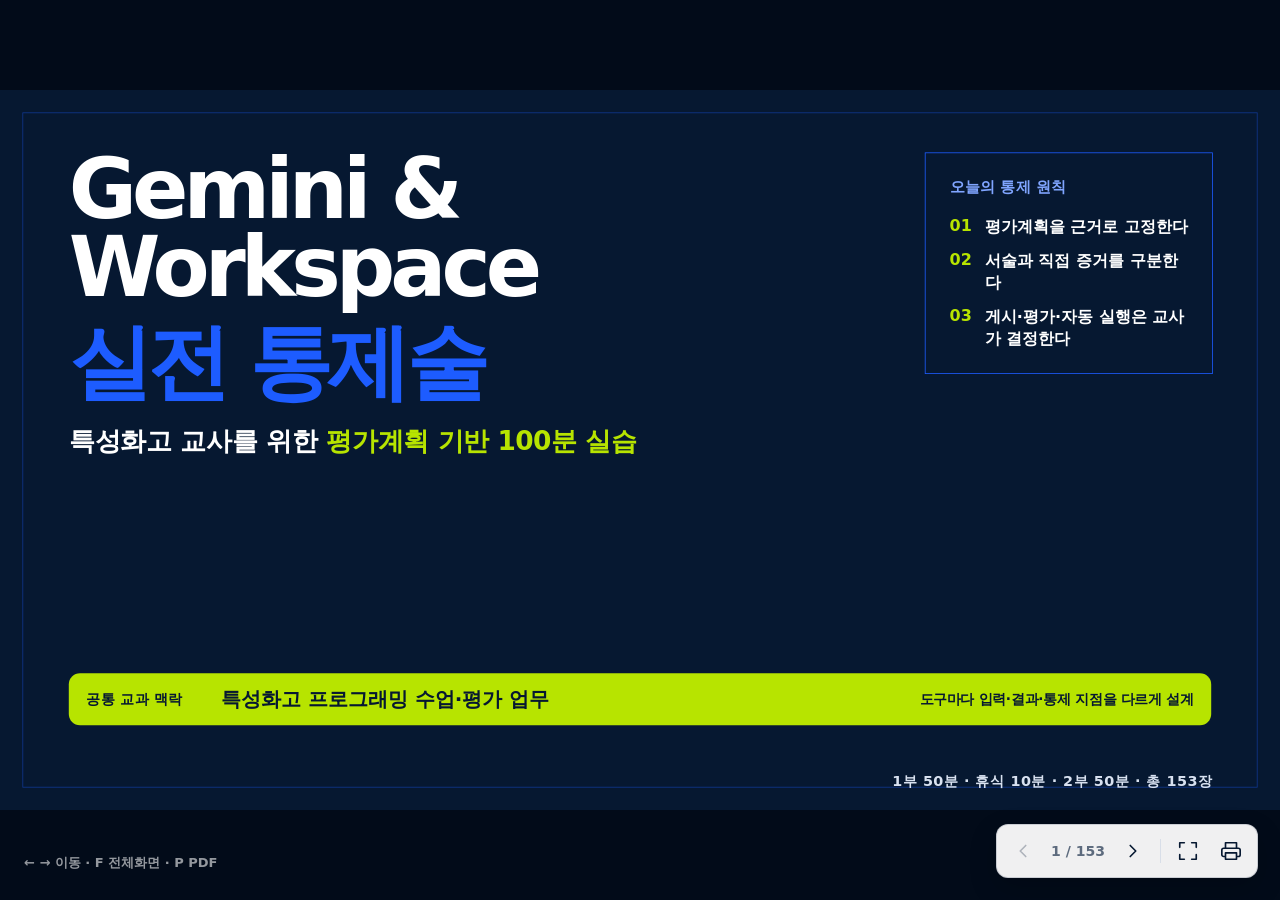
==== web-slides/index.html @ 8276b527 "특성화고 Gemini 실전 연수 자료 완성" ====
<!doctype html>
<html lang="ko">
  <head>
    <meta charset="UTF-8" />
    <meta name="viewport" content="width=device-width, initial-scale=1.0" />
    <meta name="color-scheme" content="light dark" />
    <meta
      name="description"
      content="특성화고 교사를 위한 Gemini & Workspace 실전 통제술 100분 연수"
    />
    <title>Gemini & Workspace 실전 통제술</title>
    <link rel="stylesheet" href="styles.css" />
  </head>
  <body>
    <main id="app" class="app" aria-live="polite">
      <div id="deck" class="deck" aria-label="웹 슬라이드"></div>

      <nav class="deck-controls" aria-label="프레젠테이션 컨트롤">
        <button id="prev" class="control-button" type="button" aria-label="이전 슬라이드">
          <svg viewBox="0 0 24 24" aria-hidden="true"><path d="m15 18-6-6 6-6" /></svg>
        </button>
        <output id="counter" class="slide-counter" aria-label="현재 슬라이드"></output>
        <button id="next" class="control-button" type="button" aria-label="다음 슬라이드">
          <svg viewBox="0 0 24 24" aria-hidden="true"><path d="m9 18 6-6-6-6" /></svg>
        </button>
        <span class="control-divider" aria-hidden="true"></span>
        <button id="fullscreen" class="control-button" type="button" aria-label="전체 화면">
          <svg viewBox="0 0 24 24" aria-hidden="true">
            <path d="M8 3H3v5M16 3h5v5M8 21H3v-5M16 21h5v-5" />
          </svg>
        </button>
        <button id="print" class="control-button" type="button" aria-label="PDF 인쇄">
          <svg viewBox="0 0 24 24" aria-hidden="true">
            <path d="M6 9V3h12v6M6 18H4a2 2 0 0 1-2-2v-5a2 2 0 0 1 2-2h16a2 2 0 0 1 2 2v5a2 2 0 0 1-2 2h-2M6 14h12v7H6z" />
          </svg>
        </button>
      </nav>

      <div class="shortcut-hint" aria-hidden="true">← → 이동 · F 전체화면 · P PDF</div>
    </main>

    <noscript>이 프레젠테이션은 슬라이드 이동을 위해 JavaScript가 필요합니다.</noscript>
    <script src="course-outline.generated.js"></script>
    <script src="course-slides.js"></script>
    <script src="app.js"></script>
  </body>
</html>
---- web-slides/styles.css ----
:root {
  --ink: #061831;
  --ink-soft: #12345f;
  --blue: #1d5cff;
  --lime: #b7e400;
  --coral: #ff675d;
  --paper: #ffffff;
  --surface: #f4f7fb;
  --line: #d8dee8;
  --muted: #5d6b7e;
  --deck-scale: 1;
  color-scheme: light;
  font-family: "Pretendard Variable", Pretendard, SUIT, "Noto Sans KR", Inter, system-ui, sans-serif;
}

* {
  box-sizing: border-box;
}

.slide code {
  font-family: inherit;
}

html,
body {
  width: 100%;
  height: 100%;
  margin: 0;
  overflow: hidden;
  background: #020b19;
}

button,
output {
  font: inherit;
}

.app {
  position: relative;
  width: 100vw;
  height: 100vh;
  overflow: hidden;
  background: #020b19;
}

.deck {
  position: absolute;
  inset: 0;
}

.slide-sheet {
  position: absolute;
  top: 50%;
  left: 50%;
  display: none;
  width: 1600px;
  height: 900px;
  transform: translate(-50%, -50%) scale(var(--deck-scale));
  transform-origin: center;
}

.slide-sheet.is-active {
  display: block;
}

.slide {
  position: relative;
  width: 1600px;
  height: 900px;
  overflow: hidden;
  color: var(--ink);
  background: var(--paper);
}

.slide-body {
  position: absolute;
  inset: 0;
}

.section-rail {
  position: absolute;
  z-index: 10;
  inset: 0 auto 0 0;
  width: 78px;
  color: #fff;
  background: var(--ink);
}

.section-rail strong {
  position: absolute;
  top: 46px;
  left: 0;
  width: 100%;
  font-size: 36px;
  font-weight: 850;
  line-height: 1;
  text-align: center;
  letter-spacing: -0.04em;
}

.section-rail span {
  position: absolute;
  top: 116px;
  left: 28px;
  width: auto;
  font-size: 17px;
  font-weight: 720;
  line-height: 1.15;
  text-align: center;
  white-space: nowrap;
  writing-mode: vertical-rl;
  transform: rotate(180deg);
}

.section-rail i {
  position: absolute;
  bottom: 42px;
  left: 27px;
  width: 24px;
  height: 24px;
  background:
    linear-gradient(#fff 0 0) 0 0 / 9px 9px,
    linear-gradient(#fff 0 0) 15px 0 / 9px 9px,
    linear-gradient(#fff 0 0) 0 15px / 9px 9px,
    linear-gradient(#fff 0 0) 15px 15px / 9px 9px;
  background-repeat: no-repeat;
}

.slide-heading {
  position: absolute;
  z-index: 8;
  top: 44px;
  left: 124px;
  right: 72px;
  padding-bottom: 20px;
  border-bottom: 1px solid var(--line);
}

.slide-heading h1 {
  margin: 0;
  font-size: 58px;
  font-weight: 880;
  line-height: 1.08;
  letter-spacing: -0.045em;
}

.slide-heading p {
  margin: 10px 0 0;
  max-width: 1150px;
  color: #2c3746;
  font-size: 25px;
  font-weight: 540;
  line-height: 1.4;
  letter-spacing: -0.018em;
}

.slide--content .slide-body {
  top: 190px;
  right: 72px;
  bottom: 68px;
  left: 124px;
}

.slide-footer {
  position: absolute;
  z-index: 8;
  right: 72px;
  bottom: 20px;
  left: 124px;
  display: flex;
  align-items: center;
  justify-content: space-between;
  padding-top: 12px;
  color: var(--muted);
  border-top: 1px solid var(--line);
  font-size: 17px;
  font-weight: 650;
}

.slide-footer span {
  display: inline-flex;
  gap: 10px;
  align-items: center;
}

.inline-icon {
  width: 22px;
  height: 22px;
  fill: none;
  stroke: currentColor;
  stroke-width: 1.8;
  stroke-linecap: round;
  stroke-linejoin: round;
}

.deck-controls {
  position: fixed;
  z-index: 100;
  right: 22px;
  bottom: 22px;
  display: flex;
  gap: 5px;
  align-items: center;
  padding: 7px;
  color: var(--ink);
  background: rgb(255 255 255 / 94%);
  border: 1px solid rgb(6 24 49 / 16%);
  border-radius: 12px;
  box-shadow: 0 10px 28px rgb(0 0 0 / 18%);
  backdrop-filter: blur(8px);
}

.control-button {
  display: grid;
  width: 38px;
  height: 38px;
  padding: 8px;
  color: inherit;
  cursor: pointer;
  background: transparent;
  border: 0;
  border-radius: 8px;
}

.control-button:hover,
.control-button:focus-visible {
  color: #fff;
  outline: 0;
  background: var(--blue);
}

.control-button:disabled {
  cursor: default;
  opacity: 0.28;
  background: transparent;
}

.control-button svg {
  width: 100%;
  height: 100%;
  fill: none;
  stroke: currentColor;
  stroke-width: 1.8;
  stroke-linecap: round;
  stroke-linejoin: round;
}

.control-divider {
  width: 1px;
  height: 24px;
  margin: 0 3px;
  background: var(--line);
}

.slide-counter {
  min-width: 62px;
  color: var(--muted);
  font-size: 14px;
  font-weight: 760;
  text-align: center;
}

.shortcut-hint {
  position: fixed;
  z-index: 90;
  bottom: 28px;
  left: 24px;
  color: rgb(255 255 255 / 58%);
  font-size: 13px;
  font-weight: 650;
}

/* Cover */

.slide--cover,
.slide--section,
.slide--break,
.slide--closing {
  color: #fff;
  background: var(--ink);
}

.cover-grid {
  position: absolute;
  inset: 0;
  padding: 76px 86px 54px;
}

.cover-grid::before,
.section-hero::before,
.closing-grid::before {
  position: absolute;
  inset: 28px;
  pointer-events: none;
  content: '';
  border: 1px solid rgb(29 92 255 / 45%);
}

.cover-title {
  width: 990px;
  margin: 0;
  font-size: 104px;
  font-weight: 900;
  line-height: 0.94;
  letter-spacing: -0.06em;
}

.cover-title em {
  display: block;
  margin-top: 20px;
  color: var(--blue);
  font-style: normal;
}

.cover-subtitle {
  margin: 28px 0 0;
  font-size: 33px;
  font-weight: 720;
  letter-spacing: -0.025em;
}

.cover-subtitle strong {
  color: var(--lime);
}

.cover-principles {
  position: absolute;
  top: 78px;
  right: 84px;
  width: 360px;
  padding: 30px;
  border: 1px solid var(--blue);
}

.cover-principles h2 {
  margin: 0 0 22px;
  color: #80a5ff;
  font-size: 19px;
}

.cover-principles ol {
  display: grid;
  gap: 16px;
  padding: 0;
  margin: 0;
  list-style: none;
}

.cover-principles li {
  display: grid;
  grid-template-columns: 34px 1fr;
  gap: 10px;
  font-size: 20px;
  font-weight: 700;
}

.cover-principles b {
  color: var(--lime);
}

.route-strip {
  position: absolute;
  right: 84px;
  bottom: 76px;
  left: 84px;
  display: grid;
  grid-template-columns: repeat(9, 1fr);
  align-items: start;
}

.route-strip::before {
  position: absolute;
  top: 17px;
  right: 0;
  left: 0;
  height: 2px;
  content: '';
  background: var(--blue);
}

.route-node {
  position: relative;
  display: grid;
  justify-items: center;
  gap: 12px;
  color: #d5deef;
  font-size: 14px;
  font-weight: 700;
  text-align: center;
}

.route-node i {
  z-index: 1;
  display: grid;
  width: 36px;
  height: 36px;
  color: var(--ink);
  background: #fff;
  border: 5px solid var(--ink);
  outline: 2px solid var(--blue);
  border-radius: 50%;
  place-items: center;
  font-style: normal;
  font-size: 12px;
  font-weight: 900;
}

.route-node.is-control i {
  color: var(--ink);
  background: var(--lime);
  outline-color: var(--lime);
}

.cover-timing {
  position: absolute;
  right: 84px;
  bottom: 24px;
  color: #d8e1f0;
  font-size: 18px;
  font-weight: 700;
  letter-spacing: 0.03em;
}

/* Reusable content layouts */

.goal-grid {
  display: grid;
  height: 100%;
  grid-template-columns: 0.82fr 1.18fr;
  gap: 56px;
}

.big-statement {
  display: flex;
  flex-direction: column;
  justify-content: center;
}

.big-statement strong {
  display: block;
  max-width: 520px;
  font-size: 66px;
  font-weight: 880;
  line-height: 1.08;
  letter-spacing: -0.05em;
}

.big-statement strong em {
  color: var(--blue);
  font-style: normal;
}

.big-statement p {
  max-width: 510px;
  margin: 26px 0 0;
  color: var(--muted);
  font-size: 25px;
  font-weight: 560;
  line-height: 1.55;
}

.goal-list,
.step-list,
.control-list {
  display: grid;
  align-content: center;
  gap: 12px;
  padding: 0;
  margin: 0;
  list-style: none;
}

.goal-list li,
.step-list li {
  display: grid;
  grid-template-columns: 58px 1fr auto;
  gap: 18px;
  align-items: center;
  min-height: 96px;
  padding: 14px 0;
  border-bottom: 1px solid var(--line);
}

.goal-list b,
.step-list b {
  display: grid;
  width: 52px;
  height: 52px;
  color: var(--blue);
  border: 2px solid var(--blue);
  border-radius: 50%;
  place-items: center;
  font-size: 20px;
}

.goal-list h3,
.step-list h3 {
  margin: 0 0 5px;
  color: var(--ink);
  font-size: 27px;
  font-weight: 820;
  letter-spacing: -0.025em;
}

.goal-list p,
.step-list p {
  margin: 0;
  color: var(--muted);
  font-size: 20px;
  font-weight: 540;
  line-height: 1.42;
}

.status-mark {
  display: inline-flex;
  align-items: center;
  min-height: 34px;
  padding: 5px 10px;
  color: var(--ink);
  border-left: 5px solid var(--lime);
  font-size: 17px;
  font-weight: 760;
}

.status-mark.is-warning {
  border-color: var(--coral);
}

.route-overview {
  display: grid;
  height: 100%;
  grid-template-columns: repeat(3, 1fr);
  gap: 16px 34px;
  align-content: center;
}

.route-overview article {
  position: relative;
  min-height: 132px;
  padding: 20px 18px 20px 76px;
  border-bottom: 1px solid var(--line);
}

.route-overview article::before {
  position: absolute;
  top: 20px;
  left: 0;
  display: grid;
  width: 54px;
  height: 54px;
  content: attr(data-step);
  color: #fff;
  background: var(--blue);
  border-radius: 50%;
  place-items: center;
  font-size: 17px;
  font-weight: 900;
}

.route-overview article.is-framework::before {
  color: var(--ink);
  background: var(--lime);
}

.route-overview h3 {
  margin: 0 0 8px;
  font-size: 26px;
  font-weight: 850;
  letter-spacing: -0.03em;
}

.route-overview p {
  margin: 0;
  color: var(--muted);
  font-size: 18px;
  font-weight: 560;
  line-height: 1.4;
}

.evidence-layout {
  display: grid;
  height: 100%;
  grid-template-columns: minmax(330px, 0.72fr) minmax(0, 1.55fr);
  gap: 38px;
}

.evidence-layout.is-reversed {
  grid-template-columns: minmax(0, 1.55fr) minmax(330px, 0.72fr);
}

.focus-layout {
  display: grid;
  height: 100%;
  grid-template-columns: 420px minmax(0, 1fr);
  gap: 38px;
}

.process-panel {
  display: flex;
  min-width: 0;
  flex-direction: column;
  justify-content: center;
}

.process-kicker {
  display: inline-flex;
  width: fit-content;
  margin-bottom: 18px;
  padding: 8px 12px;
  color: var(--ink);
  background: var(--lime);
  font-size: 18px;
  font-weight: 850;
  letter-spacing: 0.02em;
}

.process-panel h2 {
  margin: 0;
  font-size: 40px;
  font-weight: 880;
  line-height: 1.12;
  letter-spacing: -0.04em;
}

.process-panel > p {
  margin: 18px 0 22px;
  color: var(--muted);
  font-size: 23px;
  font-weight: 570;
  line-height: 1.48;
  letter-spacing: -0.015em;
}

.process-panel.has-prompt > p {
  margin-bottom: 14px;
}

.prompt-preview {
  padding: 13px 15px;
  margin: 0 0 12px;
  color: #14233a;
  background: #eef3ff;
  border-left: 5px solid var(--blue);
}

.prompt-preview strong {
  display: block;
  margin-bottom: 5px;
  color: var(--blue);
  font-size: 15px;
  font-weight: 850;
  letter-spacing: 0.03em;
}

.prompt-preview p {
  display: -webkit-box;
  margin: 0;
  overflow: hidden;
  font-size: 18px;
  font-weight: 690;
  line-height: 1.4;
  -webkit-box-orient: vertical;
  -webkit-line-clamp: 4;
}

.process-panel.has-prompt .process-facts div {
  padding: 10px 0;
}

.process-panel.has-prompt .process-facts dd {
  font-size: 19px;
}

.process-facts {
  display: grid;
  gap: 0;
  margin: 0;
}

.process-facts div {
  display: grid;
  grid-template-columns: 62px 1fr;
  gap: 14px;
  padding: 14px 0;
  border-top: 1px solid var(--line);
}

.process-facts dt {
  color: var(--blue);
  font-size: 18px;
  font-weight: 850;
}

.process-facts dd {
  margin: 0;
  color: #253143;
  font-size: 21px;
  font-weight: 690;
  line-height: 1.38;
}

.process-facts .is-warning dt,
.process-facts .is-warning dd {
  color: #a33a32;
}

.instruction-map {
  display: grid;
  height: 100%;
  grid-template-columns: minmax(0, 1.05fr) minmax(0, 1fr);
  gap: 42px;
  align-items: center;
}

.instruction-primary {
  padding: 42px;
  color: #fff;
  background: var(--ink);
  border-top: 8px solid var(--lime);
}

.instruction-primary > span {
  color: var(--lime);
  font-size: 18px;
  font-weight: 850;
}

.instruction-primary h2 {
  margin: 14px 0 20px;
  font-size: 54px;
  line-height: 1;
  letter-spacing: -0.045em;
}

.instruction-primary p {
  margin: 0;
  color: #eef3ff;
  font-size: 26px;
  font-weight: 670;
  line-height: 1.5;
}

.instruction-primary ul {
  display: grid;
  gap: 8px;
  padding: 20px 0 0 22px;
  margin: 22px 0 0;
  border-top: 1px solid rgb(255 255 255 / 22%);
  color: #cbd7ea;
  font-size: 19px;
  font-weight: 650;
  line-height: 1.45;
}

.instruction-choices {
  display: grid;
  gap: 14px;
}

.instruction-choices article {
  display: grid;
  grid-template-columns: 112px 1fr;
  gap: 3px 18px;
  align-items: start;
  padding: 22px 0;
  border-bottom: 1px solid var(--line);
}

.instruction-choices b {
  grid-row: 1 / 3;
  color: var(--blue);
  font-size: 22px;
  font-weight: 900;
}

.instruction-choices strong {
  font-size: 25px;
  font-weight: 850;
}

.instruction-choices p {
  margin: 5px 0 0;
  color: var(--muted);
  font-size: 19px;
  font-weight: 590;
  line-height: 1.42;
}

.explain-panel {
  display: flex;
  flex-direction: column;
  justify-content: center;
  min-width: 0;
}

.explain-panel h2 {
  margin: 0 0 22px;
  font-size: 38px;
  font-weight: 860;
  line-height: 1.15;
  letter-spacing: -0.035em;
}

.explain-panel > p {
  margin: 0 0 22px;
  color: var(--muted);
  font-size: 22px;
  font-weight: 550;
  line-height: 1.55;
}

.point-list {
  display: grid;
  gap: 12px;
  padding: 0;
  margin: 0;
  list-style: none;
}

.point-list li {
  position: relative;
  padding: 0 0 0 28px;
  color: #253143;
  font-size: 21px;
  font-weight: 650;
  line-height: 1.45;
}

.point-list li::before {
  position: absolute;
  top: 0.62em;
  left: 0;
  width: 10px;
  height: 10px;
  content: '';
  background: var(--lime);
  border-radius: 50%;
}

.point-list li.is-warning::before {
  background: var(--coral);
}

.source-link {
  display: inline-flex;
  width: fit-content;
  margin-top: 22px;
  color: var(--blue);
  border-bottom: 1px solid currentColor;
  font-size: 17px;
  font-weight: 760;
  text-decoration: none;
}

.evidence-frame {
  position: relative;
  min-width: 0;
  height: 100%;
  overflow: hidden;
  background: var(--surface);
  border: 1px solid var(--ink-soft);
  border-radius: 8px;
}

.evidence-frame img {
  width: 100%;
  height: 100%;
  object-fit: contain;
  object-position: center;
  background: #fff;
}

.focus-frame.is-focused img {
  transform: scale(var(--zoom, 1));
  transform-origin: var(--focus-x, 58%) var(--focus-y, 52%);
}

.evidence-frame.is-cover img {
  object-fit: cover;
}

.evidence-frame.is-top img {
  object-position: top center;
}

.evidence-frame.is-left img {
  object-position: left center;
}

.privacy-mask {
  position: absolute;
  z-index: 3;
  background: #fff;
  border: 1px solid var(--line);
}

.privacy-mask.top-right {
  top: 8px;
  right: 8px;
  width: 38px;
  height: 38px;
  border: 0;
  border-radius: 7px;
}

.privacy-mask.bottom-left {
  bottom: 8px;
  left: 8px;
  width: 38px;
  height: 38px;
  border: 0;
  border-radius: 7px;
}

.privacy-mask.center-name {
  top: 38%;
  left: 38%;
  width: 38%;
  height: 13%;
  background: var(--surface);
}

.privacy-mask.personal-list {
  top: 38%;
  right: 0;
  bottom: 0;
  left: 0;
  width: auto;
  height: auto;
  background: #fff;
  border: 0;
}

.callout {
  position: absolute;
  z-index: 4;
  display: grid;
  width: 42px;
  height: 42px;
  color: #fff;
  background: var(--blue);
  border: 5px solid #fff;
  border-radius: 50%;
  box-shadow: 0 0 0 2px var(--blue);
  place-items: center;
  font-size: 18px;
  font-weight: 900;
}

.callout::before {
  position: absolute;
  top: 50%;
  right: 34px;
  width: var(--line-length, 110px);
  height: 2px;
  content: '';
  background: var(--blue);
}

.callout.c1 {
  top: 22%;
  right: 18px;
}

.callout.c2 {
  top: 49%;
  right: 18px;
}

.callout.c3 {
  right: 18px;
  bottom: 16%;
}

.compare-grid,
.gallery-2,
.gallery-3 {
  display: grid;
  height: 100%;
  gap: 24px;
}

.compare-grid,
.gallery-2 {
  grid-template-columns: repeat(2, minmax(0, 1fr));
}

.gallery-3 {
  grid-template-columns: repeat(3, minmax(0, 1fr));
}

.compare-pane {
  position: relative;
  display: grid;
  min-width: 0;
  grid-template-rows: auto minmax(0, 1fr) auto;
  overflow: hidden;
  background: var(--surface);
  border-top: 5px solid var(--coral);
}

.compare-pane.is-after {
  border-color: var(--blue);
}

.compare-pane > header {
  display: flex;
  align-items: end;
  justify-content: space-between;
  padding: 18px 22px 12px;
}

.compare-pane h2 {
  margin: 0;
  font-size: 30px;
  font-weight: 860;
}

.compare-pane header span {
  color: var(--muted);
  font-size: 16px;
  font-weight: 700;
}

.compare-pane .evidence-frame {
  border: 0;
  border-radius: 0;
}

.compare-pane > p {
  min-height: 58px;
  padding: 12px 22px 16px;
  margin: 0;
  color: #253143;
  background: #fff;
  font-size: 18px;
  font-weight: 650;
  line-height: 1.42;
}

.framework-stack {
  display: grid;
  height: 100%;
  grid-template-columns: 0.82fr 1.18fr;
  gap: 50px;
}

.framework-steps {
  display: grid;
  align-content: center;
  gap: 0;
}

.framework-step {
  position: relative;
  display: grid;
  grid-template-columns: 72px 1fr;
  gap: 20px;
  min-height: 96px;
  padding: 18px 0;
  border-bottom: 1px solid var(--line);
}

.framework-step b {
  display: grid;
  width: 58px;
  height: 58px;
  color: var(--ink);
  background: var(--lime);
  place-items: center;
  font-size: 18px;
  font-weight: 900;
}

.framework-step h3 {
  margin: 0 0 5px;
  font-size: 28px;
  font-weight: 850;
}

.framework-step p {
  margin: 0;
  color: var(--muted);
  font-size: 20px;
  line-height: 1.42;
}

.prompt-sheet {
  align-self: center;
  padding: 30px 34px;
  background: var(--ink);
  color: #fff;
  border-left: 8px solid var(--blue);
}

.prompt-sheet h3 {
  margin: 0 0 18px;
  color: var(--lime);
  font-size: 22px;
  text-transform: uppercase;
  letter-spacing: 0.08em;
}

.prompt-sheet pre {
  overflow: hidden;
  margin: 0;
  white-space: pre-wrap;
  font-family: inherit;
  font-size: 21px;
  font-weight: 580;
  line-height: 1.52;
}

.truth-table {
  width: 100%;
  height: 100%;
  border-collapse: collapse;
  table-layout: fixed;
}

.truth-table th,
.truth-table td {
  padding: 16px 18px;
  text-align: left;
  vertical-align: middle;
  border-bottom: 1px solid var(--line);
}

.truth-table th {
  color: #fff;
  background: var(--ink);
  font-size: 19px;
}

.truth-table td {
  font-size: 20px;
  font-weight: 620;
  line-height: 1.4;
}

.truth-table td:first-child {
  width: 24%;
  color: var(--blue);
  font-weight: 850;
}

.truth-table .good {
  color: #416000;
  background: #f5fadf;
}

.truth-table .warn {
  color: #8a3029;
  background: #fff1ef;
}

.gallery-card {
  display: grid;
  min-width: 0;
  height: 100%;
  grid-template-rows: minmax(0, 1fr) auto;
  overflow: hidden;
  background: var(--surface);
  border-top: 4px solid var(--blue);
}

.gallery-card .evidence-frame {
  border: 0;
  border-radius: 0;
}

.gallery-card > div:last-child {
  min-height: 92px;
  padding: 16px 20px;
  background: #fff;
}

.gallery-card h3 {
  margin: 0 0 6px;
  font-size: 23px;
  font-weight: 850;
}

.gallery-card p {
  margin: 0;
  color: var(--muted);
  font-size: 17px;
  font-weight: 560;
  line-height: 1.4;
}

.loop-diagram {
  display: grid;
  height: 100%;
  grid-template-columns: repeat(4, 1fr);
  gap: 48px;
  align-items: center;
}

.loop-diagram article {
  position: relative;
  padding: 28px 22px;
  min-height: 240px;
  border-top: 6px solid var(--blue);
  background: var(--surface);
}

.loop-diagram article:not(:last-child)::after {
  position: absolute;
  top: 50%;
  right: -40px;
  width: 32px;
  height: 18px;
  content: '';
  background: linear-gradient(145deg, transparent 44%, var(--blue) 45% 55%, transparent 56%) right / 16px 18px no-repeat,
    linear-gradient(var(--blue) 0 0) left center / 24px 2px no-repeat;
}

.loop-diagram b {
  display: block;
  margin-bottom: 50px;
  color: var(--blue);
  font-size: 21px;
}

.loop-diagram h2 {
  margin: 0 0 12px;
  font-size: 33px;
  font-weight: 870;
}

.loop-diagram p {
  margin: 0;
  color: var(--muted);
  font-size: 19px;
  font-weight: 570;
  line-height: 1.45;
}

/* Section and break slides */

.section-hero,
.break-grid,
.closing-grid {
  position: absolute;
  inset: 0;
  padding: 74px 86px;
}

.section-index {
  color: var(--blue);
  font-size: 22px;
  font-weight: 860;
  letter-spacing: 0.16em;
}

.section-hero h1 {
  max-width: 1080px;
  margin: 110px 0 0;
  font-size: 104px;
  font-weight: 900;
  line-height: 1.08;
  letter-spacing: -0.06em;
}

.section-hero p {
  max-width: 780px;
  margin: 34px 0 0;
  color: #c9d6e8;
  font-size: 28px;
  font-weight: 560;
  line-height: 1.5;
}

.section-hero .section-proof {
  position: absolute;
  right: 86px;
  bottom: 78px;
  width: 380px;
  padding: 24px 0 0;
  border-top: 5px solid var(--lime);
  color: #fff;
  font-size: 23px;
  font-weight: 750;
  line-height: 1.45;
}

.section-hero .section-proof b {
  color: var(--lime);
}

.break-grid {
  display: grid;
  place-content: center;
  text-align: center;
}

.break-grid strong {
  color: var(--lime);
  font-size: 190px;
  font-weight: 900;
  line-height: 0.9;
}

.break-grid h1 {
  margin: 34px 0 12px;
  font-size: 58px;
  font-weight: 850;
}

.break-grid p {
  margin: 0;
  color: #c9d6e8;
  font-size: 24px;
}

.control-recipe {
  display: grid;
  height: 100%;
  grid-template-columns: 0.65fr 1.35fr;
  gap: 60px;
}

.recipe-number {
  display: grid;
  align-content: center;
}

.recipe-number strong {
  color: var(--blue);
  font-size: 220px;
  font-weight: 900;
  line-height: 0.8;
  letter-spacing: -0.08em;
}

.recipe-number span {
  margin-top: 28px;
  font-size: 34px;
  font-weight: 850;
}

.control-list {
  gap: 0;
}

.control-list li {
  display: grid;
  grid-template-columns: 48px 1fr;
  gap: 18px;
  align-items: center;
  min-height: 80px;
  border-bottom: 1px solid var(--line);
  font-size: 25px;
  font-weight: 700;
}

.control-list b {
  color: var(--blue);
  font-size: 20px;
}

.closing-grid {
  display: grid;
  align-content: center;
}

.closing-grid h1 {
  max-width: 1420px;
  margin: 0;
  font-size: 88px;
  font-weight: 900;
  line-height: 1.02;
  letter-spacing: -0.06em;
}

.closing-grid h1 em {
  color: var(--lime);
  font-style: normal;
}

.closing-grid p {
  max-width: 900px;
  margin: 34px 0 0;
  color: #c9d6e8;
  font-size: 29px;
  line-height: 1.5;
}

.closing-grid .final-route {
  position: absolute;
  right: 86px;
  bottom: 76px;
  left: 86px;
  height: 8px;
  background: linear-gradient(90deg, var(--blue) 0 72%, var(--lime) 72% 100%);
}

/* Course-aligned 172-slide edition */

.slide--content .slide-heading {
  top: 34px;
  padding-bottom: 16px;
}

.slide--content .slide-heading h1 {
  max-width: 1320px;
  font-size: clamp(42px, 3vw, 50px);
  line-height: 1.1;
}

.slide--content.slide--long-title .slide-heading h1 {
  font-size: 40px;
}

.slide--content.slide--very-long-title .slide-heading h1 {
  font-size: 35px;
}

.slide--content .slide-heading p {
  margin-top: 7px;
  font-size: 21px;
}

.slide--content .slide-body {
  top: 166px;
  bottom: 66px;
}

.course-layout {
  display: grid;
  width: 100%;
  height: 100%;
  min-width: 0;
  gap: 30px;
  grid-template-columns: minmax(0, 1fr);
}

.course-layout.has-evidence {
  grid-template-columns: minmax(330px, 0.72fr) minmax(0, 1.55fr);
}

.course-copy {
  display: flex;
  min-width: 0;
  flex-direction: column;
  justify-content: center;
}

.course-kicker {
  align-self: flex-start;
  padding: 8px 13px;
  color: var(--ink);
  background: var(--lime);
  border-radius: 999px;
  font-size: 17px;
  font-weight: 850;
  line-height: 1;
}

.course-lead {
  max-width: 1120px;
  margin: 17px 0 0;
  color: var(--ink);
  font-size: 30px;
  font-weight: 780;
  line-height: 1.35;
  letter-spacing: -0.025em;
}

.course-layout:not(.has-evidence) .course-copy {
  max-width: 1190px;
  margin: 0 auto;
}

.course-layout:not(.has-evidence) .course-lead {
  font-size: 36px;
}

.course-prompt {
  max-height: 245px;
  margin: 18px 0 0;
  padding: 15px 18px;
  overflow: auto;
  color: var(--ink);
  background: #eef3ff;
  border: 0;
  border-left: 7px solid var(--blue);
  border-radius: 0 12px 12px 0;
}

.course-prompt strong {
  display: block;
  margin-bottom: 7px;
  color: var(--blue);
  font-size: 17px;
  font-weight: 850;
}

.course-prompt p {
  margin: 0;
  font-size: 21px;
  font-weight: 620;
  line-height: 1.42;
  letter-spacing: -0.015em;
}

.course-input-context {
  margin-top: 15px;
  padding: 12px 15px;
  color: var(--ink);
  background: #f3f9d8;
  border-left: 7px solid var(--lime);
  border-radius: 0 10px 10px 0;
}

.course-input-context strong {
  display: block;
  margin-bottom: 5px;
  color: #355000;
  font-size: 17px;
  font-weight: 880;
}

.course-input-context p {
  margin: 0;
  font-size: 19px;
  font-weight: 650;
  line-height: 1.38;
}

.course-checks {
  display: grid;
  gap: 7px;
  margin: 18px 0 0;
}

.course-checks > div {
  display: grid;
  align-items: start;
  gap: 11px;
  grid-template-columns: 68px 1fr;
}

.course-checks dt,
.course-checks dd {
  margin: 0;
  font-size: 19px;
  line-height: 1.35;
}

.course-checks dt {
  color: var(--blue);
  font-weight: 850;
}

.course-checks dd {
  color: #34445a;
  font-weight: 580;
}

.course-evidence-grid {
  display: grid;
  width: 100%;
  height: 100%;
  min-width: 0;
  min-height: 0;
}

.course-evidence-grid.is-pair {
  gap: 12px;
  grid-template-rows: repeat(2, minmax(0, 1fr));
}

.course-evidence-grid.is-pair .course-evidence img {
  transform: translate(-50%, -50%) scale(calc(var(--zoom) * 1.5));
}

.course-evidence-grid.is-pair.is-columns {
  grid-template-rows: minmax(0, 1fr);
  grid-template-columns: repeat(2, minmax(0, 1fr));
}

.course-evidence-grid.is-pair.is-columns .course-evidence img {
  transform: translate(-50%, -50%) scale(var(--zoom));
}

.course-result-layout {
  display: grid;
  width: 100%;
  height: 100%;
  min-height: 0;
  gap: 13px;
  grid-template-rows: auto minmax(0, 1fr);
}

.course-result-meta {
  display: grid;
  gap: 12px;
  grid-template-columns: minmax(0, 0.92fr) minmax(0, 1.08fr);
}

.course-result-meta .course-input-context {
  min-height: 58px;
  margin: 0;
}

.course-result-meta .course-input-context strong {
  margin-bottom: 4px;
  font-size: 17px;
}

.course-result-meta .course-input-context p {
  font-size: 18px;
  line-height: 1.34;
}

.course-result-note {
  display: flex;
  gap: 16px;
  align-items: center;
  min-height: 48px;
  padding: 9px 16px;
  color: var(--ink);
  background: #eef3ff;
  border-left: 7px solid var(--blue);
  border-radius: 0 10px 10px 0;
  font-size: 21px;
  line-height: 1.35;
}

.course-result-note strong {
  flex: 0 0 auto;
  color: var(--blue);
}

.course-evidence {
  position: relative;
  min-width: 0;
  min-height: 0;
  margin: 0;
  overflow: hidden;
  background: #e8edf5;
  border: 1px solid #cbd5e3;
  border-radius: 16px;
  box-shadow: 0 12px 30px rgb(6 24 49 / 11%);
}

.course-evidence img {
  position: absolute;
  top: 50%;
  left: 50%;
  width: 100%;
  height: 100%;
  object-fit: cover;
  object-position: var(--x) var(--y);
  transform: translate(-50%, -50%) scale(var(--zoom));
  transform-origin: var(--x) var(--y);
}

.course-evidence.is-contain img {
  object-fit: contain;
}

.course-evidence-grid.is-pair .course-evidence.is-contain img {
  transform: translate(-50%, -50%) scale(var(--zoom));
}

.course-source-plan {
  grid-template-columns: minmax(420px, 0.9fr) minmax(0, 1.1fr) !important;
}

.course-prompt.is-harness {
  max-height: 350px;
}

.course-prompt.is-harness p {
  font-size: 19px;
  line-height: 1.34;
}

.rubric-input-layout {
  gap: 28px !important;
  grid-template-columns: minmax(520px, 0.94fr) minmax(0, 1.3fr) !important;
}

.rubric-input-layout .course-lead {
  margin-top: 13px;
  font-size: 30px;
  line-height: 1.3;
}

.rubric-input-meta {
  display: grid;
  margin-top: 14px;
  padding: 10px 14px;
  background: #f3f9d8;
  grid-template-columns: auto 1fr auto 1fr;
  gap: 10px;
  align-items: center;
  font-size: 17px;
}

.rubric-input-meta b {
  color: #355000;
}

.rubric-input-meta span {
  font-size: 20px;
  font-weight: 900;
}

.rubric-input-values {
  display: grid;
  min-height: 0;
  margin-top: 12px;
  gap: 11px;
}

.rubric-input-values article {
  padding: 13px 15px;
  background: #eef3ff;
  border-left: 6px solid var(--blue);
}

.rubric-input-values strong {
  display: block;
  margin-bottom: 6px;
  color: var(--blue);
  font-size: 17px;
  font-weight: 900;
}

.rubric-input-values p {
  margin: 0;
  color: var(--ink);
  font-size: 16.5px;
  font-weight: 600;
  line-height: 1.35;
  letter-spacing: -0.018em;
}

.sheet-download-layout {
  grid-template-columns: minmax(420px, 0.74fr) minmax(0, 1.55fr) !important;
}

.material-download-card,
.compare-source-card,
.structured-material-choice {
  margin-top: 18px;
  padding: 19px 21px;
  background: #eef3ff;
  border-left: 7px solid var(--blue);
}

.material-download-card > strong,
.compare-source-card > strong,
.structured-material-choice > strong {
  display: block;
  color: var(--blue);
  font-size: 20px;
  font-weight: 900;
}

.material-download-card p,
.compare-source-card p,
.structured-material-choice p {
  margin: 8px 0 0;
  color: #34445a;
  font-size: 18px;
  font-weight: 610;
  line-height: 1.38;
}

.material-download-card a,
.compare-source-card a,
.structured-material-choice a {
  display: inline-block;
  margin-top: 13px;
  padding: 11px 15px;
  color: #fff;
  background: var(--blue);
  border-radius: 8px;
  font-size: 18px;
  font-weight: 850;
  text-decoration: none;
}

.structured-run-layout {
  display: grid;
  width: 100%;
  height: 100%;
  min-height: 0;
  gap: 28px;
  grid-template-columns: minmax(590px, 0.98fr) minmax(0, 1.02fr);
}

.structured-run-copy,
.structured-run-proof {
  display: grid;
  min-width: 0;
  min-height: 0;
  gap: 14px;
}

.structured-run-copy {
  grid-template-rows: auto minmax(0, 1fr);
}

.structured-run-proof {
  grid-template-rows: minmax(0, 1fr) auto;
}

.structured-material-choice {
  margin: 0;
  padding: 14px 17px;
}

.structured-material-choice p {
  margin-top: 5px;
  font-size: 16.5px;
  line-height: 1.3;
}

.structured-material-choice a {
  margin-top: 9px;
  padding: 9px 13px;
  font-size: 16.5px;
}

.structured-prompt-card {
  min-height: 0;
  padding: 15px 17px;
  background: var(--surface);
  border-top: 7px solid var(--lime);
}

.structured-prompt-card > strong {
  color: var(--ink);
  font-size: 19px;
  font-weight: 900;
}

.structured-prompt-card ol {
  display: grid;
  padding: 0;
  margin: 10px 0 0;
  gap: 6px;
  list-style: none;
}

.structured-prompt-card li {
  display: grid;
  padding-top: 6px;
  border-top: 1px solid var(--line);
  grid-template-columns: 74px minmax(0, 1fr);
  gap: 8px;
  align-items: start;
}

.structured-prompt-card li b {
  color: var(--blue);
  font-size: 16.5px;
  font-weight: 900;
}

.structured-prompt-card li span {
  color: #34445a;
  font-size: 16px;
  font-weight: 600;
  line-height: 1.31;
}

.structured-run-proof .course-evidence-grid {
  min-height: 0;
}

.prompt-preflight-tip {
  margin: 0;
  padding: 14px 17px;
  color: var(--ink);
  background: #f3f9d8;
  border: 0;
  border-left: 7px solid var(--lime);
}

.prompt-preflight-tip strong {
  display: block;
  color: #355000;
  font-size: 18px;
  font-weight: 900;
}

.prompt-preflight-tip p {
  margin: 6px 0 0;
  font-size: 16.5px;
  font-weight: 650;
  line-height: 1.34;
}

.prompt-preflight-tip small {
  display: block;
  margin-top: 7px;
  color: #526177;
  font-size: 16px;
  font-weight: 650;
}

.structured-compare-layout {
  display: grid;
  width: 100%;
  height: 100%;
  min-height: 0;
  gap: 30px;
  grid-template-columns: minmax(430px, 0.72fr) minmax(0, 1.55fr);
}

.structured-compare-copy {
  display: flex;
  min-width: 0;
  min-height: 0;
  flex-direction: column;
  justify-content: center;
}

.structured-compare-copy .course-lead {
  margin-top: 14px;
  font-size: 30px;
}

.compare-source-card {
  margin-top: 15px;
  padding: 15px 17px;
}

.compare-source-card p {
  font-size: 17px;
}

.compare-source-card a {
  margin-top: 9px;
  padding: 9px 13px;
  font-size: 16.5px;
}

.structured-compare-layout > .course-evidence-grid {
  min-height: 0;
}

.compare-followup {
  margin: 14px 0 0;
  padding: 12px 15px;
  color: #355000;
  background: #f3f9d8;
  border-left: 6px solid var(--lime);
  font-size: 16.5px;
  font-weight: 650;
  line-height: 1.36;
}

.opening-claim-layout {
  display: grid;
  width: 100%;
  height: 100%;
  gap: 42px;
  grid-template-columns: minmax(0, 1.05fr) minmax(420px, 0.95fr);
}

.opening-claim-main {
  display: flex;
  padding: 48px 50px;
  flex-direction: column;
  justify-content: center;
  color: #fff;
  background: var(--ink);
  border-top: 10px solid var(--lime);
  border-radius: 24px;
}

.opening-claim-main > span {
  color: var(--lime);
  font-size: 20px;
  font-weight: 880;
}

.opening-claim-main h2 {
  margin: 18px 0 26px;
  font-size: 48px;
  font-weight: 910;
  line-height: 1.18;
  letter-spacing: -0.045em;
}

.opening-claim-main p {
  margin: 0;
  color: #dce7f7;
  font-size: 25px;
  font-weight: 620;
  line-height: 1.52;
}

.opening-decision-list {
  display: flex;
  min-width: 0;
  flex-direction: column;
  justify-content: center;
}

.opening-decision-list ol {
  padding: 0;
  margin: 0;
  list-style: none;
}

.opening-decision-list li {
  display: grid;
  padding: 21px 0;
  border-bottom: 1px solid var(--line);
  grid-template-columns: 58px 94px minmax(0, 1fr);
  gap: 15px;
  align-items: center;
}

.opening-decision-list li b {
  display: grid;
  width: 48px;
  height: 48px;
  color: #fff;
  background: var(--blue);
  border-radius: 50%;
  place-items: center;
  font-size: 21px;
}

.opening-decision-list li strong {
  color: var(--blue);
  font-size: 25px;
  font-weight: 900;
}

.opening-decision-list li span {
  color: #34445a;
  font-size: 22px;
  font-weight: 650;
  line-height: 1.42;
}

.opening-decision-list > p {
  margin: 24px 0 0;
  padding: 20px 22px;
  color: var(--ink);
  background: #f3f9d8;
  border-left: 7px solid var(--lime);
  font-size: 23px;
  font-weight: 700;
  line-height: 1.45;
}

.opening-decision-list > p strong {
  display: block;
  color: #355000;
  font-size: 18px;
}

.opening-outcomes-layout {
  display: grid;
  width: 100%;
  height: 100%;
  grid-template-rows: auto minmax(0, 1fr) auto;
  gap: 26px;
}

.opening-outcomes-layout > h2 {
  margin: 0;
  font-size: 43px;
  font-weight: 880;
  line-height: 1.2;
  letter-spacing: -0.04em;
}

.opening-outcomes-layout > h2 em {
  color: var(--blue);
  font-style: normal;
}

.opening-outcome-columns {
  display: grid;
  min-height: 0;
  grid-template-columns: repeat(3, minmax(0, 1fr));
}

.opening-outcome-columns article {
  display: flex;
  padding: 18px 38px;
  flex-direction: column;
  justify-content: center;
  border-left: 1px solid var(--line);
}

.opening-outcome-columns article:first-child {
  padding-left: 0;
  border-left: 0;
}

.opening-outcome-columns article:last-child {
  padding-right: 0;
}

.opening-outcome-columns b {
  color: var(--lime);
  font-size: 70px;
  font-weight: 930;
  line-height: 1;
  -webkit-text-stroke: 1px var(--ink);
}

.opening-outcome-columns h3 {
  margin: 20px 0 14px;
  font-size: 32px;
  font-weight: 900;
  letter-spacing: -0.035em;
}

.opening-outcome-columns p {
  margin: 0;
  color: #3a4960;
  font-size: 22px;
  font-weight: 620;
  line-height: 1.5;
}

.opening-outcome-rule {
  margin: 0;
  padding: 18px 24px;
  color: #fff;
  background: var(--ink);
  border-left: 8px solid var(--lime);
  font-size: 22px;
  font-weight: 680;
  line-height: 1.4;
}

.opening-boundary-layout,
.opening-account-layout {
  display: grid;
  width: 100%;
  height: 100%;
  gap: 22px 40px;
  grid-template-columns: repeat(2, minmax(0, 1fr));
  grid-template-rows: minmax(0, 1fr) auto;
}

.opening-boundary-layout section,
.opening-account-layout section {
  display: flex;
  min-width: 0;
  padding: 34px 38px;
  flex-direction: column;
  justify-content: center;
  border-top: 9px solid var(--blue);
}

.opening-boundary-use,
.opening-account-education {
  color: #fff;
  background: var(--ink);
  border-radius: 22px;
}

.opening-boundary-use,
.opening-account-education {
  border-top-color: var(--lime) !important;
}

.opening-boundary-avoid,
.opening-account-personal {
  background: var(--surface);
  border-radius: 22px;
}

.opening-boundary-layout section > span,
.opening-account-layout section > span {
  color: var(--blue);
  font-size: 19px;
  font-weight: 880;
}

.opening-boundary-use > span,
.opening-account-education > span {
  color: var(--lime) !important;
}

.opening-boundary-layout h2,
.opening-account-layout h2 {
  margin: 12px 0 22px;
  font-size: 36px;
  font-weight: 900;
  line-height: 1.22;
  letter-spacing: -0.04em;
}

.opening-boundary-layout ul,
.opening-account-layout ul {
  display: grid;
  gap: 12px;
  padding: 0;
  margin: 0;
  list-style: none;
}

.opening-boundary-layout li {
  position: relative;
  padding-left: 24px;
  font-size: 22px;
  font-weight: 650;
  line-height: 1.45;
}

.opening-boundary-layout li::before {
  position: absolute;
  top: 0.58em;
  left: 0;
  width: 10px;
  height: 10px;
  content: '';
  background: var(--lime);
  border-radius: 50%;
}

.opening-boundary-avoid li::before {
  background: var(--coral);
}

.opening-boundary-layout > p,
.opening-account-layout > p {
  grid-column: 1 / -1;
  margin: 0;
  padding: 17px 23px;
  color: var(--ink);
  background: #eef3ff;
  border-left: 8px solid var(--blue);
  font-size: 22px;
  font-weight: 650;
  line-height: 1.42;
}

.opening-boundary-layout > p strong,
.opening-account-layout > p strong {
  color: var(--blue);
}

.opening-account-layout li {
  display: grid;
  grid-template-columns: 205px minmax(0, 1fr);
  gap: 14px;
  padding-top: 10px;
  border-top: 1px solid rgb(216 222 232 / 45%);
}

.opening-account-layout li b {
  color: var(--blue);
  font-size: 20px;
  font-weight: 880;
}

.opening-account-education li b {
  color: var(--lime);
}

.opening-account-layout li span {
  font-size: 19px;
  font-weight: 610;
  line-height: 1.4;
}

.opening-route-layout {
  display: grid;
  width: 100%;
  height: 100%;
  gap: 22px;
  grid-template-rows: minmax(0, 1fr) auto;
}

.opening-route-bands {
  display: grid;
  gap: 0;
}

.opening-route-bands section {
  display: grid;
  align-items: center;
  padding: 12px 0;
  border-bottom: 1px solid var(--line);
  grid-template-columns: 225px minmax(0, 1fr);
  gap: 22px;
}

.opening-route-bands section > strong {
  color: var(--blue);
  font-size: 22px;
  font-weight: 900;
}

.opening-route-bands ol {
  display: grid;
  padding: 0;
  margin: 0;
  grid-template-columns: repeat(4, minmax(0, 1fr));
  list-style: none;
}

.opening-route-bands li {
  display: flex;
  min-height: 104px;
  padding: 15px 18px;
  flex-direction: column;
  justify-content: center;
  border-left: 1px solid var(--line);
}

.opening-route-bands li b {
  color: var(--lime);
  font-size: 19px;
  font-weight: 930;
  -webkit-text-stroke: 0.5px var(--ink);
}

.opening-route-bands li span {
  margin-top: 7px;
  color: var(--ink);
  font-size: 23px;
  font-weight: 850;
  line-height: 1.25;
}

.opening-route-cycle {
  padding: 22px 26px;
  color: #fff;
  background: var(--ink);
  border-left: 9px solid var(--lime);
  border-radius: 12px;
}

.opening-route-cycle strong {
  color: var(--lime);
  font-size: 19px;
  font-weight: 880;
}

.opening-route-cycle p {
  margin: 8px 0 0;
  font-size: 28px;
  font-weight: 780;
  line-height: 1.35;
  letter-spacing: -0.025em;
}

.opening-route-cycle b {
  padding: 0 8px;
  color: var(--lime);
}

.harness-execution-layout {
  display: grid;
  width: 100%;
  height: 100%;
  min-width: 0;
  gap: 28px;
  grid-template-columns: minmax(520px, 0.92fr) minmax(0, 1.08fr);
}

.harness-execution-copy {
  display: flex;
  min-width: 0;
  padding: 25px 28px;
  flex-direction: column;
  justify-content: center;
  color: #fff;
  background: var(--ink);
  border-top: 8px solid var(--lime);
  border-radius: 20px;
}

.harness-execution-copy > span {
  color: var(--lime);
  font-size: 18px;
  font-weight: 880;
}

.harness-execution-copy h2 {
  margin: 7px 0 12px;
  font-size: 34px;
  font-weight: 900;
  letter-spacing: -0.035em;
}

.harness-execution-copy ol {
  display: grid;
  gap: 5px;
  padding: 0;
  margin: 0;
  list-style: none;
}

.harness-execution-copy li {
  display: grid;
  grid-template-columns: 88px minmax(0, 1fr);
  gap: 10px;
  padding: 6px 0;
  border-top: 1px solid rgb(255 255 255 / 16%);
  font-size: 18px;
  line-height: 1.35;
}

.harness-execution-copy li b {
  color: var(--lime);
}

.harness-execution-copy li span {
  color: #e3ebf7;
  font-weight: 610;
}

.harness-execution-copy > p {
  margin: 13px 0 0;
  padding: 12px 14px;
  color: #dfe8f8;
  background: rgb(255 255 255 / 8%);
  border-left: 5px solid var(--blue);
  font-size: 17px;
  font-weight: 620;
  line-height: 1.4;
}

.harness-execution-copy > p strong {
  display: block;
  margin-bottom: 4px;
  color: #fff;
}

.evaluation-plan-mission {
  display: grid;
  width: 100%;
  height: 100%;
  gap: 28px;
  grid-template-columns: minmax(0, 1.2fr) minmax(360px, 0.8fr);
}

.evaluation-plan-primary,
.evaluation-plan-fallback {
  display: flex;
  min-width: 0;
  padding: 38px 42px;
  flex-direction: column;
  justify-content: center;
  border-radius: 24px;
}

.evaluation-plan-primary {
  color: #fff;
  background: var(--ink);
  border-top: 9px solid var(--lime);
}

.evaluation-plan-fallback {
  color: var(--ink);
  background: var(--surface);
  border: 1px solid var(--line);
}

.evaluation-plan-primary > span,
.evaluation-plan-fallback > span {
  color: var(--lime);
  font-size: 19px;
  font-weight: 880;
}

.evaluation-plan-fallback > span {
  color: var(--blue);
}

.evaluation-plan-mission h2 {
  margin: 12px 0 18px;
  font-size: 42px;
  font-weight: 900;
  line-height: 1.12;
  letter-spacing: -0.04em;
}

.evaluation-plan-mission p,
.evaluation-plan-mission li {
  font-size: 23px;
  font-weight: 610;
  line-height: 1.48;
}

.evaluation-plan-primary p {
  margin: 0;
  color: #dfe8f8;
}

.evaluation-plan-primary ol {
  display: grid;
  gap: 8px;
  margin: 23px 0 0;
  padding-left: 29px;
}

.evaluation-plan-fallback p {
  margin: 0 0 24px;
  color: var(--muted);
}

.evaluation-plan-fallback a {
  display: inline-flex;
  width: fit-content;
  padding: 17px 20px;
  color: #fff;
  background: var(--blue);
  border-radius: 12px;
  font-size: 22px;
  font-weight: 850;
  text-decoration: none;
}

.evaluation-plan-fallback small {
  margin-top: 16px;
  color: var(--muted);
  font-size: 17px;
  font-weight: 690;
}

.prompt-principle-pair {
  display: grid;
  width: 100%;
  height: 100%;
  gap: 30px;
  grid-template-columns: minmax(0, 0.82fr) minmax(0, 1.18fr);
}

.prompt-principle-why,
.prompt-principle-example {
  display: flex;
  min-width: 0;
  margin: 0;
  padding: 36px 40px;
  flex-direction: column;
  justify-content: center;
  border-radius: 24px;
}

.prompt-principle-why {
  color: #fff;
  background: var(--ink);
  border-top: 9px solid var(--lime);
}

.prompt-principle-why > span,
.prompt-principle-example > strong {
  color: var(--lime);
  font-size: 19px;
  font-weight: 880;
}

.prompt-principle-why h2 {
  margin: 14px 0 26px;
  font-size: 38px;
  font-weight: 890;
  line-height: 1.22;
  letter-spacing: -0.035em;
}

.prompt-principle-why p {
  margin: 0;
  padding-top: 22px;
  color: #dbe6f8;
  border-top: 1px solid rgb(255 255 255 / 22%);
  font-size: 21px;
  font-weight: 610;
  line-height: 1.48;
}

.prompt-principle-why p strong {
  display: block;
  margin-bottom: 7px;
  color: var(--lime);
}

.prompt-principle-example {
  background: #eef3ff;
  border: 1px solid #cbd8ef;
  border-left: 9px solid var(--blue);
}

.prompt-principle-example > strong {
  color: var(--blue);
}

.prompt-principle-example p {
  margin: 22px 0 0;
  color: var(--ink);
  font-size: 27px;
  font-weight: 720;
  line-height: 1.52;
  letter-spacing: -0.02em;
}

.prompt-template-layout {
  display: grid;
  width: 100%;
  height: 100%;
  gap: 22px;
  grid-template-rows: minmax(0, 1fr) auto;
}

.prompt-template-grid {
  display: grid;
  gap: 14px;
  grid-template-columns: repeat(4, minmax(0, 1fr));
  grid-template-rows: repeat(2, minmax(0, 1fr));
}

.prompt-template-grid article {
  display: flex;
  min-width: 0;
  padding: 23px 24px;
  flex-direction: column;
  justify-content: center;
  background: var(--surface);
  border: 1px solid var(--line);
  border-top: 7px solid var(--blue);
  border-radius: 16px;
}

.prompt-template-grid b {
  color: var(--blue);
  font-size: 25px;
  font-weight: 900;
}

.prompt-template-grid span {
  margin-top: 10px;
  color: #34445a;
  font-size: 20px;
  font-weight: 650;
  line-height: 1.4;
}

.prompt-template-example {
  padding: 18px 24px;
  color: #fff;
  background: var(--ink);
  border-left: 9px solid var(--lime);
  border-radius: 12px;
}

.prompt-template-example strong {
  color: var(--lime);
  font-size: 18px;
}

.prompt-template-example p {
  margin: 7px 0 0;
  font-size: 20px;
  font-weight: 620;
  line-height: 1.4;
}

.clarification-layout {
  display: grid;
  height: 100%;
  grid-template-columns: 390px minmax(0, 1fr);
  grid-template-rows: minmax(0, 1fr) auto;
  gap: 22px 32px;
}

.course-prompt.is-large {
  align-self: stretch;
  max-height: none;
  margin: 0;
  padding: 30px;
}

.course-prompt.is-large strong {
  font-size: 21px;
}

.course-prompt.is-large p {
  margin-top: 24px;
  font-size: 34px;
  font-weight: 820;
  line-height: 1.35;
}

.question-grid {
  display: grid;
  min-width: 0;
  gap: 12px;
  grid-template-columns: repeat(2, minmax(0, 1fr));
}

.question-grid article,
.principle-grid article,
.contract-grid article,
.loop-grid article {
  position: relative;
  padding: 21px 22px 18px 68px;
  background: var(--surface);
  border: 1px solid var(--line);
  border-radius: 18px;
}

.question-grid article:last-child {
  grid-column: 1 / -1;
}

.question-grid b,
.principle-grid b,
.contract-grid b,
.loop-grid b {
  position: absolute;
  top: 20px;
  left: 20px;
  display: grid;
  width: 34px;
  height: 34px;
  color: #fff;
  background: var(--blue);
  border-radius: 50%;
  place-items: center;
  font-size: 17px;
}

.question-grid h3,
.principle-grid h3,
.contract-grid h3,
.loop-grid h3 {
  margin: 0 0 7px;
  font-size: 25px;
  line-height: 1.15;
}

.question-grid p,
.principle-grid p,
.contract-grid p,
.loop-grid p {
  margin: 0;
  color: #34445a;
  font-size: 20px;
  font-weight: 580;
  line-height: 1.38;
}

.clarification-verdict {
  grid-column: 1 / -1;
  margin: 0;
  padding: 14px 20px;
  color: #4f2f00;
  background: #fff2c7;
  border-left: 7px solid #ef9f15;
  font-size: 23px;
  font-weight: 720;
  line-height: 1.4;
}

.principle-grid {
  display: grid;
  height: 100%;
  gap: 16px;
  align-content: center;
  grid-template-columns: repeat(3, minmax(0, 1fr));
}

.principle-grid article {
  min-height: 175px;
  padding-top: 28px;
}

.principle-grid b {
  color: var(--ink);
  background: var(--lime);
}

.principle-grid h3 {
  font-size: 28px;
}

.principle-grid p {
  font-size: 22px;
}

.contract-grid,
.loop-grid {
  display: grid;
  height: 100%;
  gap: 22px;
  align-items: stretch;
  grid-template-columns: repeat(3, minmax(0, 1fr));
}

.contract-grid article {
  display: flex;
  padding: 44px 32px 32px;
  flex-direction: column;
  justify-content: center;
  border-top: 8px solid var(--blue);
}

.contract-grid b {
  top: 28px;
  left: 28px;
}

.contract-grid h3 {
  margin-top: 36px;
  font-size: 36px;
}

.contract-grid p {
  font-size: 27px;
  line-height: 1.5;
}

.loop-grid {
  grid-template-columns: repeat(4, minmax(0, 1fr));
}

.loop-grid article {
  display: flex;
  padding: 78px 24px 28px;
  flex-direction: column;
  justify-content: center;
  border-bottom: 8px solid var(--blue);
}

.loop-grid article:last-child {
  border-color: var(--lime);
}

.loop-grid b {
  top: 26px;
  left: 26px;
}

.loop-grid h3 {
  font-size: 31px;
}

.loop-grid p {
  font-size: 22px;
  line-height: 1.48;
}

.source-review-layout {
  display: grid;
  height: 100%;
  grid-template-columns: 410px minmax(0, 1fr);
  gap: 38px;
}

.source-review-page {
  display: grid;
  min-height: 0;
  margin: 0;
  overflow: hidden;
  background: #e8edf5;
  border: 1px solid var(--line);
  border-radius: 16px;
  place-items: center;
}

.source-review-page img {
  width: 100%;
  height: 100%;
  object-fit: contain;
}

.source-review-copy {
  display: flex;
  flex-direction: column;
  justify-content: center;
}

.source-review-copy h2 {
  margin: 0 0 18px;
  font-size: 36px;
  line-height: 1.25;
}

.source-review-copy ul {
  display: grid;
  gap: 9px;
  margin: 0 0 22px;
  padding-left: 28px;
  color: #34445a;
  font-size: 22px;
  font-weight: 620;
  line-height: 1.4;
}

.tool-map-layout {
  display: grid;
  width: 100%;
  height: 100%;
  min-height: 0;
  gap: 22px;
  grid-template-columns: minmax(0, 1.45fr) minmax(400px, 0.9fr);
}

.tool-map-grid {
  display: grid;
  gap: 13px;
  grid-template-columns: repeat(2, minmax(0, 1fr));
  grid-template-rows: repeat(3, minmax(0, 1fr));
}

.tool-map-grid article {
  display: flex;
  min-width: 0;
  padding: 18px 20px;
  flex-direction: column;
  justify-content: center;
  background: var(--surface);
  border: 1px solid var(--line);
  border-left: 8px solid var(--blue);
  border-radius: 0 16px 16px 0;
}

.tool-map-grid b {
  color: var(--blue);
  font-size: 18px;
  font-weight: 900;
}

.tool-map-grid strong {
  margin-top: 6px;
  color: var(--ink);
  font-size: 25px;
  line-height: 1.2;
}

.tool-map-grid span {
  margin-top: 8px;
  color: #44546a;
  font-size: 18px;
  font-weight: 650;
  line-height: 1.3;
}

.tool-map-contract {
  display: flex;
  min-width: 0;
  padding: 22px 24px;
  flex-direction: column;
  justify-content: center;
  color: #fff;
  background: var(--ink);
  border-radius: 20px;
}

.tool-map-contract h2 {
  margin: 0;
  color: var(--lime);
  font-size: 28px;
  line-height: 1.25;
  word-break: keep-all;
}

.tool-map-contract ol {
  display: grid;
  gap: 8px;
  margin: 18px 0 0;
  padding: 0;
  list-style: none;
}

.tool-map-contract li {
  display: grid;
  align-items: center;
  gap: 12px;
  grid-template-columns: 58px 1fr;
}

.tool-map-contract li b {
  color: var(--lime);
  font-size: 19px;
}

.tool-map-contract li span {
  font-size: 19px;
  line-height: 1.25;
}

.tool-map-contract p {
  margin: 19px 0 0;
  padding-top: 15px;
  border-top: 1px solid rgb(255 255 255 / 25%);
  font-size: 18px;
  line-height: 1.38;
  word-break: keep-all;
}

.tool-map-contract p strong {
  display: block;
  margin-bottom: 5px;
  color: var(--lime);
}

.verdict-grid {
  display: grid;
  gap: 10px;
  grid-template-columns: repeat(2, minmax(0, 1fr));
}

.verdict-grid article {
  display: grid;
  padding: 15px 17px;
  background: var(--surface);
  border-left: 7px solid var(--blue);
}

.verdict-grid b {
  font-size: 22px;
}

.verdict-grid span {
  margin-top: 4px;
  color: #43526a;
  font-size: 18px;
  font-weight: 620;
}

.practice-layout {
  display: grid;
  width: 100%;
  height: 100%;
  gap: 32px;
  align-items: stretch;
  grid-template-columns: 260px minmax(0, 1fr);
}

.practice-timer {
  display: grid;
  align-content: center;
  justify-items: center;
  color: #fff;
  background: var(--blue);
  border-radius: 24px;
}

.practice-timer strong {
  font-size: 112px;
  font-weight: 920;
  line-height: 0.9;
}

.practice-timer span {
  margin-top: 18px;
  font-size: 25px;
  font-weight: 780;
}

.practice-content {
  display: flex;
  min-width: 0;
  padding: 24px 30px;
  flex-direction: column;
  justify-content: center;
  background: var(--surface);
  border: 1px solid var(--line);
  border-radius: 24px;
}

.practice-content > span {
  color: var(--blue);
  font-size: 18px;
  font-weight: 850;
}

.practice-content h2 {
  margin: 8px 0 12px;
  font-size: 37px;
  line-height: 1.24;
  letter-spacing: -0.035em;
}

.practice-content ol {
  display: grid;
  gap: 9px;
  margin: 6px 0 0;
  padding-left: 31px;
}

.practice-content li,
.practice-content p {
  font-size: 23px;
  line-height: 1.4;
}

.practice-content p {
  margin: 18px 0 0;
  padding-top: 16px;
  border-top: 1px solid var(--line);
}

.course-cover .course-cover-case {
  position: absolute;
  right: 86px;
  bottom: 106px;
  left: 86px;
  display: grid;
  padding: 16px 22px;
  color: var(--ink);
  background: var(--lime);
  border-radius: 14px;
  grid-template-columns: 150px 1fr auto;
  gap: 18px;
  align-items: center;
}

.course-cover-case span {
  font-size: 18px;
  font-weight: 780;
}

.course-cover-case strong {
  font-size: 25px;
  font-weight: 900;
}

.course-cover-case p {
  margin: 0;
  font-size: 17px;
  font-weight: 650;
}

.section-proof {
  display: inline-flex;
  max-width: 1000px;
  margin-top: 30px;
  padding: 10px 15px;
  color: #dce7f8;
  background: rgb(255 255 255 / 8%);
  border: 1px solid rgb(255 255 255 / 18%);
  border-radius: 10px;
  font-size: 19px;
  font-weight: 650;
}

@media (prefers-reduced-motion: no-preference) {
  .slide-sheet.is-active .slide {
    animation: slide-in 160ms ease-out;
  }

  @keyframes slide-in {
    from {
      opacity: 0;
      transform: translateY(12px);
    }
  }
}

@media (max-width: 720px) {
  .deck-controls {
    right: 10px;
    bottom: 10px;
  }

  .shortcut-hint {
    display: none;
  }
}

@page {
  size: 297mm 167.0625mm;
  margin: 0;
}

@media print {
  html,
  body {
    width: auto;
    height: auto;
    overflow: visible;
    background: #fff;
  }

  .app,
  .deck {
    position: static;
    width: auto;
    height: auto;
    overflow: visible;
    background: #fff;
  }

  .slide-sheet,
  .slide-sheet.is-active {
    position: relative;
    top: auto;
    left: auto;
    display: block !important;
    width: 297mm;
    height: 167.0625mm;
    overflow: hidden;
    break-after: page;
    page-break-after: always;
    transform: none;
  }

  .slide {
    opacity: 1 !important;
    animation: none !important;
    transform: scale(0.7015625);
    transform-origin: top left;
    print-color-adjust: exact;
    -webkit-print-color-adjust: exact;
  }

  .deck-controls,
  .shortcut-hint {
    display: none !important;
  }
}
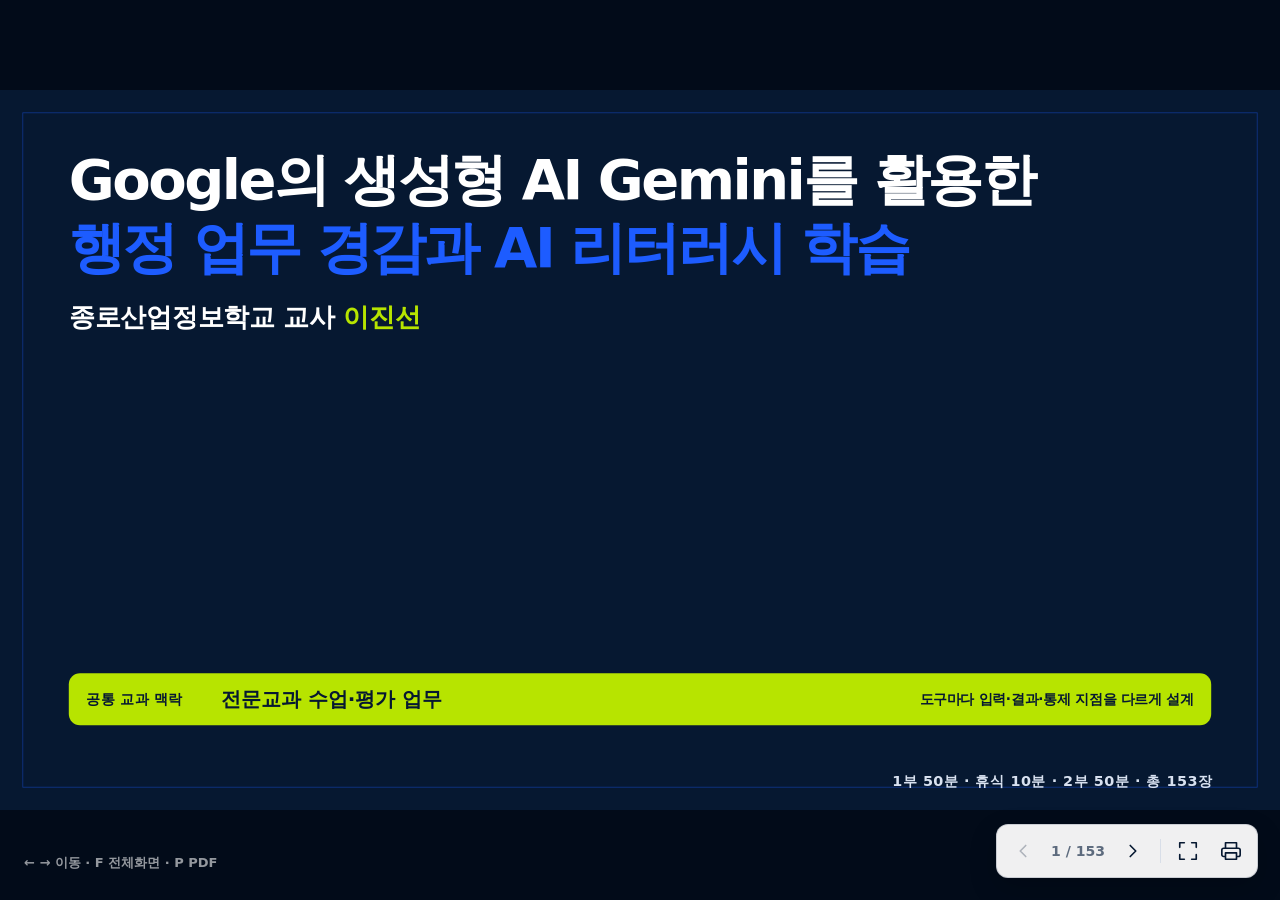
==== commit f2471c3f: "연수 슬라이드 표지 제목과 소속 정보 수정" ====
--- a/web-slides/index.html
+++ b/web-slides/index.html
@@ -6,9 +6,9 @@
     <meta name="color-scheme" content="light dark" />
     <meta
       name="description"
-      content="특성화고 교사를 위한 Gemini & Workspace 실전 통제술 100분 연수"
+      content="Google의 생성형 AI Gemini를 활용한 행정 업무 경감과 AI 리터러시 학습 연수"
     />
-    <title>Gemini & Workspace 실전 통제술</title>
+    <title>Google의 생성형 AI Gemini를 활용한 행정 업무 경감과 AI 리터러시 학습</title>
     <link rel="stylesheet" href="styles.css" />
   </head>
   <body>
--- a/web-slides/styles.css
+++ b/web-slides/styles.css
@@ -3103,6 +3103,17 @@
   border-top: 1px solid var(--line);
 }
 
+.course-cover .cover-title {
+  width: 1380px;
+  font-size: 70px;
+  line-height: 1.04;
+  letter-spacing: -0.045em;
+}
+
+.course-cover .cover-title em {
+  margin-top: 12px;
+}
+
 .course-cover .course-cover-case {
   position: absolute;
   right: 86px;
